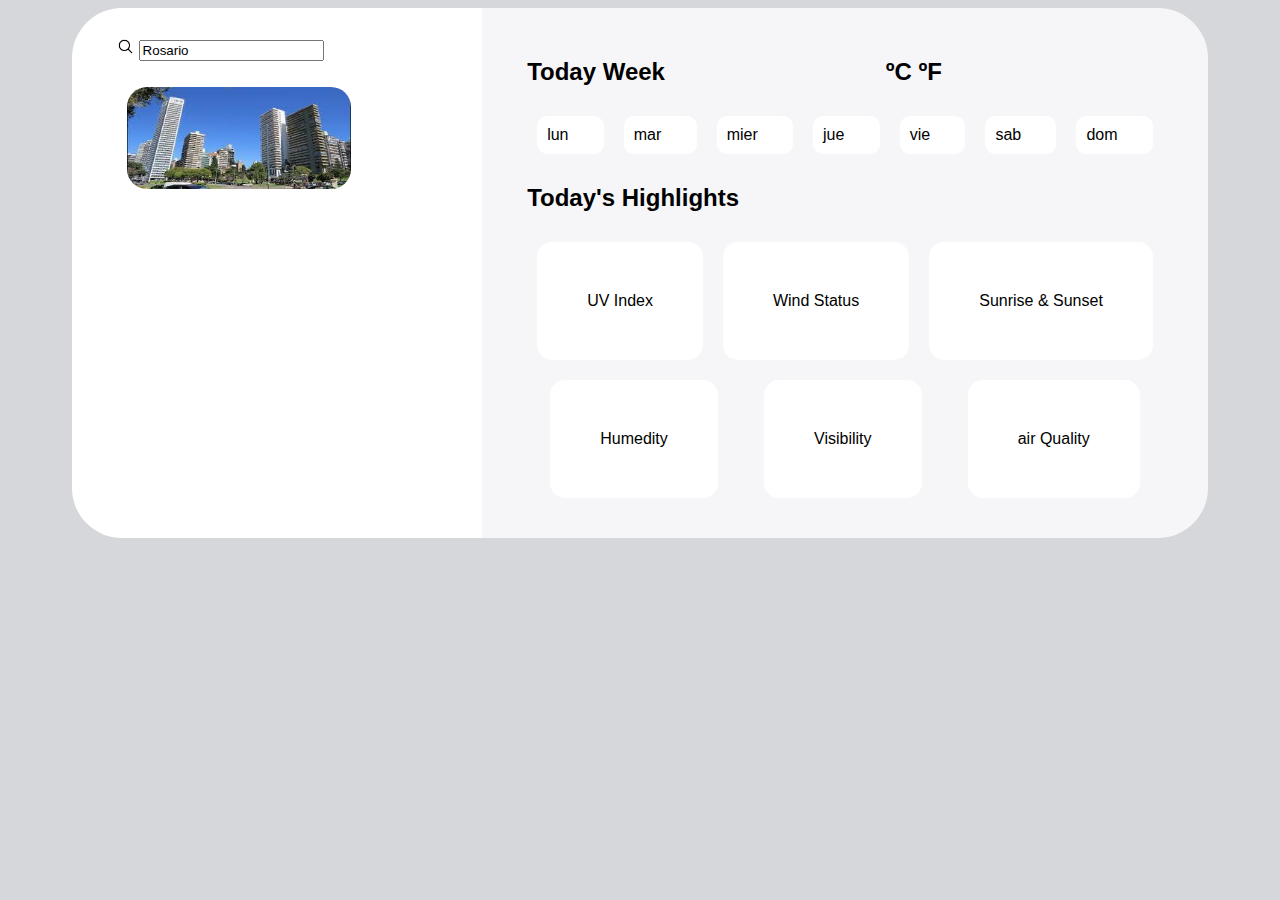
==== index.html @ 3d57c2d7 "Mejoras en la Búsqueda de Ciudades app.js" ====
<!DOCTYPE html>
<html lang="en">
<head>
  <meta charset="UTF-8">
  <meta http-equiv="X-UA-Compatible" content="IE=edge">
  <meta name="viewport" content="width=device-width, initial-scale=1.0">
  <title>Aplicación del Clima</title>
  <link rel="stylesheet" href="css/style.css">
</head>
<body>
    <header></header>
    <main>
      <section id="left">
        <div class="search">
          <img src="images/search.png" alt="Lupa">
          <input 
            type="search" 
            name="ciudad" 
            id="ciudad" 
            onkeyup="debounceForData()" 
            value=""
            placeholder="Search for place ..."
          />
        </div>
        <div id="citys">      
          <ul id="cityList" class="character"></ul>
        </div> 
        <div id="today" class="today"></div>
        <div id="weat"></div>
        <div class="container">
          <img src="images/rosario.jpg" />
          <div id="text" class="text"></div>
        </div>
        
      </section>
      <section id="right">
        <div id="header-right">
          <div><h2>Today  Week</h2></div>
          <div><h2>ºC   ºF</h2></div>
          <div id="user" class="user"></div>
        </div>
        <div id="days">
          <div class="day">lun</div>
          <div class="day">mar</div>
          <div class="day">mier</div>
          <div class="day">jue</div>
          <div class="day">vie</div>
          <div class="day">sab</div>
          <div class="day">dom</div>
        </div>
        <h2>Today's Highlights</h2>
        <div id="Highlights1">
          <div class="highlights">UV Index</div>
          <div class="highlights">Wind Status</div>
          <div class="highlights">Sunrise & Sunset</div>
        </div>
        <div id="Highlights2">
          <div id="humedity" class="highlights">Humedity</div>
          <div class="highlights">Visibility</div>
          <div class="highlights">air Quality</div>
        </div>  
      </section>
    </main>
    <footer></footer>
    <script src="js/app.js"></script>
</body>
</html>
---- css/style.css ----
body{
  display: flex;
  justify-content: center;
  font-family:'Segoe UI', Tahoma, Geneva, Verdana, sans-serif;
  background-color: rgb(214, 215, 218);
}

main{
  display: flex;
  flex-direction: row;
  flex-wrap: wrap;
  width: max-content;
}

header{
  background-color: aqua;
}

#left{
  display: flex;
  flex-direction: column;
  flex: 1 1 auto;
  background-color: rgb(255, 255, 255);  
  border-top-left-radius: 50px;
  border-bottom-left-radius: 50px;
  padding: 30px 45px;
}

.search img{
    width: 17px;
    height: 17px;
}
#right{
 display: flex;
  flex-direction: column;
  flex: 3 1 auto;
  flex-wrap: wrap;
  background-color: rgb(246, 246, 248);
  border-top-right-radius: 50px;
  border-bottom-right-radius: 50px;
  padding: 30px 45px;
}

#days{
  display: flex;
  flex-wrap: wrap;
  flex: 2 1 auto;
}

.day{
  display: flex;
  flex: 1 1 auto;
  margin: 10px;
  padding: 10px;
  border-radius: 10px 10px;
  background-color: #ffff;  
}

#Highlights1{
  display: flex;
  justify-content: space-around;
  flex-wrap: wrap;
}

#Highlights2{
  display: flex;
  justify-content: space-around;
  flex-wrap: wrap;
}

.highlights{
  display:flex;
  margin: 10px;
  border-radius: 15px 15px;
  background-color: #ffff;
  padding: 50px;

}

.container{
  display: flex;
  position: relative; 
}

.container img{
  width: 70%;
  height: 70%;
  padding: 10px;
  border-radius: 30px;
}

.text{
  position: absolute;
  top: 50%;
  left: 50%;
  color: #ffff;
  transform: translate(-50%, -50%);
}

#header-right{
  display: flex;
  justify-content: space-between;
align-items: center;
  flex-wrap: wrap;
}

#user img{
  border-radius: 5px;
  width: 50px;
  height: 50px;
}

#weat{
  display: flex;
  flex-direction: row;
  align-items: center;  
}

#weat img{
  width: 25px;
  height: 25px;
}
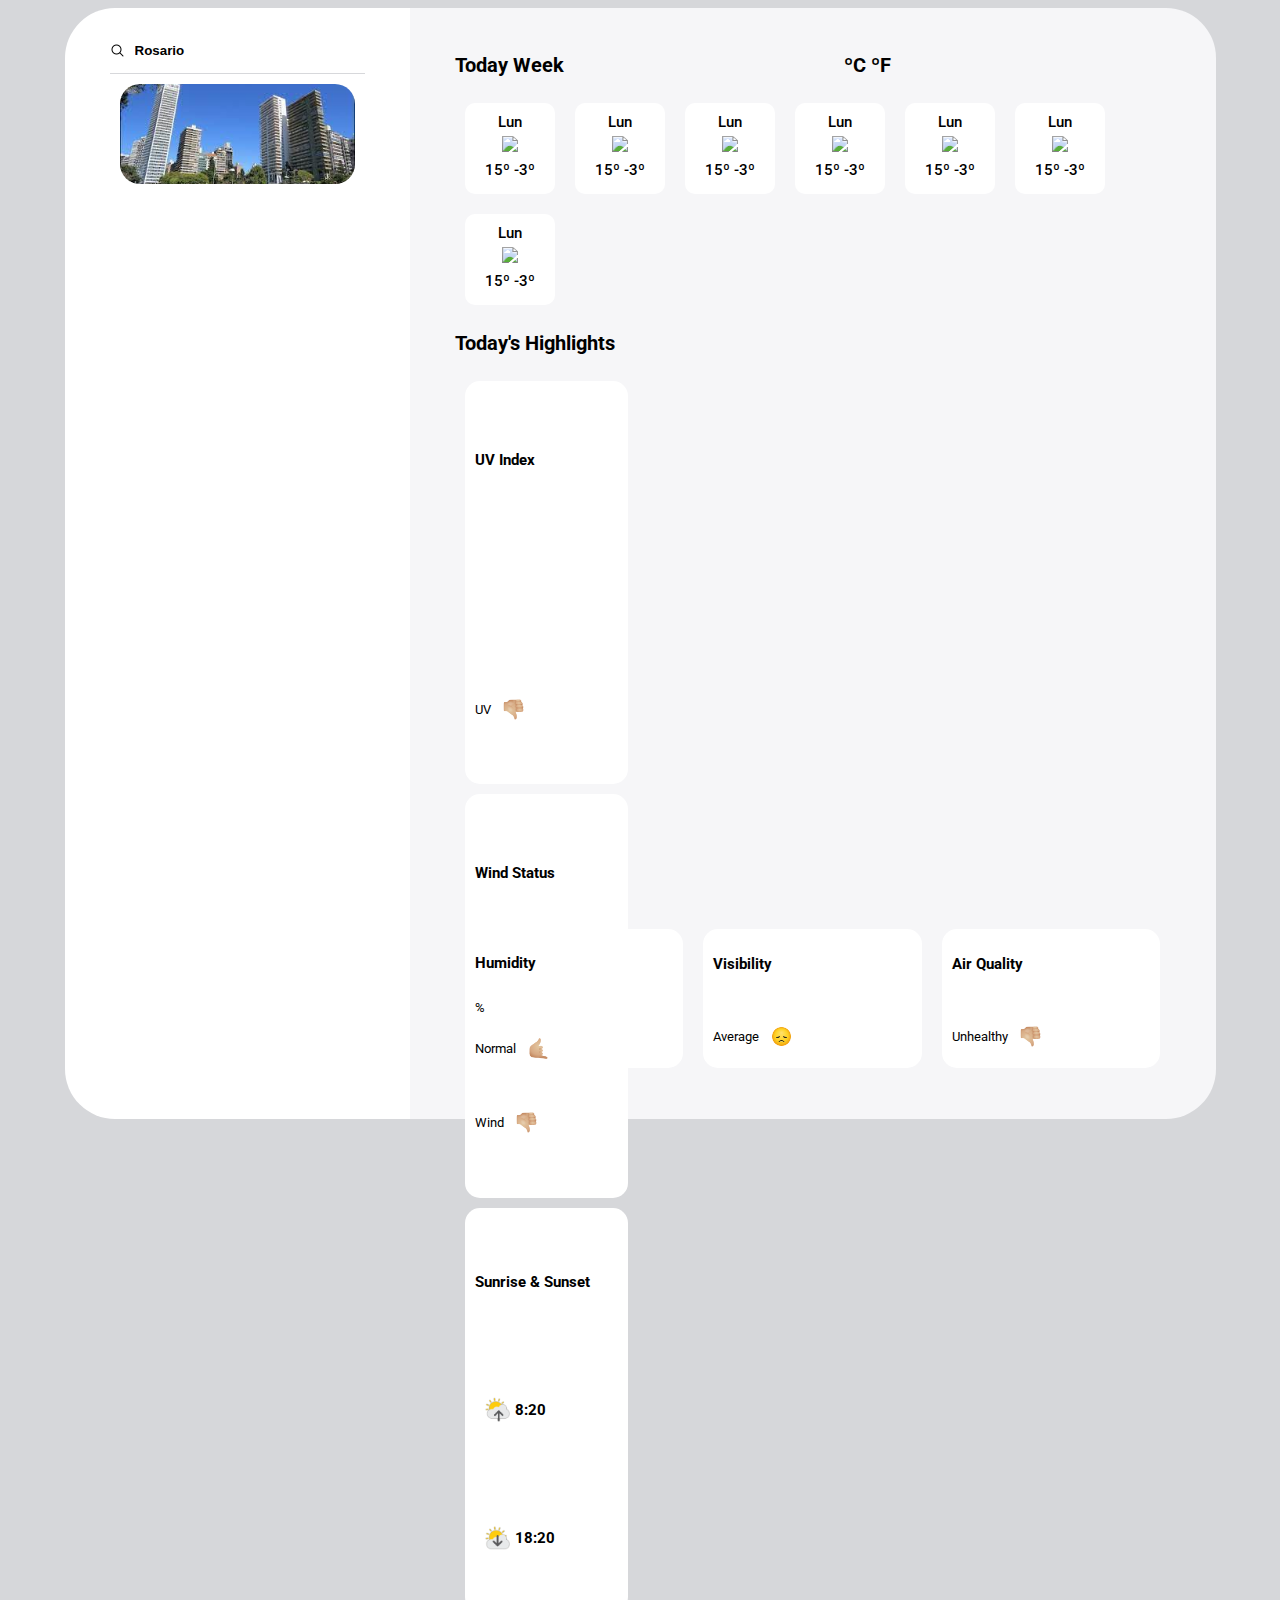
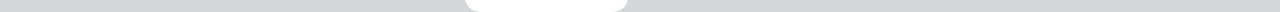
==== commit 85796714: "Ajustes de diseño" ====
--- a/index.html
+++ b/index.html
@@ -1,5 +1,6 @@
 <!DOCTYPE html>
 <html lang="en">
+
 <head>
   <meta charset="UTF-8">
   <meta http-equiv="X-UA-Compatible" content="IE=edge">
@@ -7,61 +8,133 @@
   <title>Aplicación del Clima</title>
   <link rel="stylesheet" href="css/style.css">
 </head>
+
 <body>
-    <header></header>
-    <main>
-      <section id="left">
-        <div class="search">
-          <img src="images/search.png" alt="Lupa">
-          <input 
-            type="search" 
-            name="ciudad" 
-            id="ciudad" 
-            onkeyup="debounceForData()" 
-            value=""
-            placeholder="Search for place ..."
-          />
+  <header></header>
+  <main>
+    <section id="left">
+      <div class="search">
+        <img src="images/search.png" alt="Lupa">
+        <input type="search" name="ciudad" id="ciudad" onkeyup="debounceForData()" value=""
+          placeholder="Search for place ..." />
+      </div>
+      <div id="citys">
+        <ul id="cityList" class="character"></ul>
+      </div>
+      <div id="today" class="today"></div>
+      <div id="weat"></div>
+      <div class="container">
+        <img src="images/rosario.jpg" />
+        <div id="text" class="text"></div>
+      </div>
+    </section>
+    <section id="right">
+      <div id="header-right">
+        <div>
+          <h2>Today Week</h2>
         </div>
-        <div id="citys">      
-          <ul id="cityList" class="character"></ul>
-        </div> 
-        <div id="today" class="today"></div>
-        <div id="weat"></div>
-        <div class="container">
-          <img src="images/rosario.jpg" />
-          <div id="text" class="text"></div>
+        <div>
+          <h2>ºC ºF</h2>
         </div>
-        
-      </section>
-      <section id="right">
-        <div id="header-right">
-          <div><h2>Today  Week</h2></div>
-          <div><h2>ºC   ºF</h2></div>
-          <div id="user" class="user"></div>
+        <div id="user" class="user"></div>
+      </div>
+      <div id="days">
+        <div class="day">
+          <p class="descClima">Lun</p>
+          <p class="descClima"><img src="https://openweathermap.org/img/wn/04n.png"></p>
+          <p class="descClima">15º -3º</p>
         </div>
-        <div id="days">
-          <div class="day">lun</div>
-          <div class="day">mar</div>
-          <div class="day">mier</div>
-          <div class="day">jue</div>
-          <div class="day">vie</div>
-          <div class="day">sab</div>
-          <div class="day">dom</div>
+        <div class="day">
+          <p class="descClima">Lun</p>
+          <p class="descClima"><img src="https://openweathermap.org/img/wn/04n.png"></p>
+          <p class="descClima">15º -3º</p>
         </div>
-        <h2>Today's Highlights</h2>
-        <div id="Highlights1">
-          <div class="highlights">UV Index</div>
-          <div class="highlights">Wind Status</div>
-          <div class="highlights">Sunrise & Sunset</div>
+        <div class="day">
+          <p class="descClima">Lun</p>
+          <p class="descClima"><img src="https://openweathermap.org/img/wn/04n.png"></p>
+          <p class="descClima">15º -3º</p>            
         </div>
-        <div id="Highlights2">
-          <div id="humedity" class="highlights">Humedity</div>
-          <div class="highlights">Visibility</div>
-          <div class="highlights">air Quality</div>
-        </div>  
-      </section>
-    </main>
-    <footer></footer>
-    <script src="js/app.js"></script>
+        <div class="day">
+          <p class="descClima">Lun</p>
+          <p class="descClima"><img src="https://openweathermap.org/img/wn/04n.png"></p>
+          <p class="descClima">15º -3º</p>
+        </div>
+        <div class="day">
+          <p class="descClima">Lun</p>
+          <p class="descClima"><img src="https://openweathermap.org/img/wn/04n.png"></p>
+          <p class="descClima">15º -3º</p>
+        </div>
+        <div class="day">
+          <p class="descClima">Lun</p>
+          <p class="descClima"><img src="https://openweathermap.org/img/wn/04n.png"></p>
+          <p class="descClima">15º -3º</p>
+        </div>
+        <div class="day">
+          <p class="descClima">Lun</p>
+          <p class="descClima"><img src="https://openweathermap.org/img/wn/04n.png"></p>
+          <p class="descClima">15º -3º</p>            
+        </div>      </div>
+      <h2>Today's Highlights</h2>
+      <div id="Highlights1">
+        <div id="uvIndex" class="highlights">
+          <h3>UV Index</h3>
+          <p id="uvtoday"></p>
+          <div class="details">
+            <p>UV</p>
+            <img src="images/mal.png" alt="Normal">
+          </div>
+        </div>
+        <div id="windStatus" class="highlights">
+          <h3>Wind Status</h3>
+          <p id="windtoday"></p>
+          <div class="details">
+            <p>Wind</p>
+            <img src="images/mal.png" alt="Normal">
+          </div>
+        </div>
+        <div id="sriseSet" class="highlights">
+          <h3>Sunrise & Sunset</h3>
+          <div class="details">
+            <img src="images/sunrise.png" alt="Sunset">
+            <h3>8:20<h3>
+          </div>
+          <div class="details">
+            <img src="images/sunset.png" alt="Sunset">
+            <h3>18:20<h3>
+          </div>
+
+        </div>
+      </div>
+      <div id="Highlights2">
+        <div id="humedity" class="highlights">
+          <h3>Humidity</h3>
+          <p id="humtoday">%</p>
+          <div class="details">
+            <p>Normal</p>
+            <img src="images/normal.png" alt="Normal">
+          </div>
+        </div>
+        <div id="Visibility" class="highlights">
+          <h3>Visibility</h3>
+          <p id="vistoday"></p>
+          <div class="details">
+            <p>Average</p>
+            <img src="images/triste.png" alt="Normal">
+          </div>
+        </div>
+        <div id="airQuality" class="highlights">
+          <h3>Air Quality</h3>
+          <p id="airtoday"></p>
+          <div class="details">
+            <p>Unhealthy</p>
+            <img src="images/mal.png" alt="Normal">
+          </div>
+        </div>
+      </div>
+    </section>
+  </main>
+  <footer></footer>
+  <script src="js/app.js"></script>
 </body>
+
 </html>--- a/css/style.css
+++ b/css/style.css
@@ -1,8 +1,14 @@
+@import url('https://fonts.googleapis.com/css2?family=Roboto:wght@100;300;400;500&display=swap');
+
+
+
 body{
   display: flex;
   justify-content: center;
-  font-family:'Segoe UI', Tahoma, Geneva, Verdana, sans-serif;
+  font-family: 'Roboto', sans-serif;
   background-color: rgb(214, 215, 218);
+  box-sizing: border-box;
+  font-size: 13px;
 }
 
 main{
@@ -19,6 +25,7 @@
 #left{
   display: flex;
   flex-direction: column;
+  width:20%;
   flex: 1 1 auto;
   background-color: rgb(255, 255, 255);  
   border-top-left-radius: 50px;
@@ -27,13 +34,81 @@
 }
 
 .search img{
-    width: 17px;
-    height: 17px;
-}
+    width: 15px;
+    height: 15px;
+    float: left;
+    vertical-align: middle;
+    padding: 5px 0;
+}
+
+.search {
+    display: flex;
+    align-items: center;
+}
+
+.search input {
+    border: none; 
+    font-weight: 700; 
+    height: 20px; 
+    padding-left: 5px;
+    margin-left: 2%;
+  }
+
+
+.character {
+    list-style-type: none;
+    background-color: #eaeaea;
+    padding: 10px 20px;
+    display: grid;
+    
+    text-align: left;
+}
+
+#cityList {
+  list-style-type: none;
+  padding: 0;
+  margin: 0;
+  border-radius: 5px;
+  height: auto;
+}
+
+#citys {
+  margin-top: 10px;
+}
+
+.descClima {
+    width: 100%;
+    font-size: 15px;
+    text-align: center;
+    margin-top: 0px;
+    margin-bottom: 5px;
+    font-weight: 500;  }
+
+#cityList li a {
+  border: 1px solid #ddd;
+  margin-top: -1px; /* Prevent double borders */
+  background-color: #f6f6f6;
+  padding: 12px;
+  text-decoration: none;
+  font-size: 18px;
+  color: black;
+  display: block
+}
+
+
+#cityList li {
+  padding-left: 10px;
+  padding: 6px 9px;
+}
+
+#cityList li:hover{background:rgb(214 215 218);}
+
+
 #right{
  display: flex;
   flex-direction: column;
-  flex: 3 1 auto;
+  width: 60%;
+  flex: 1 1 auto;
   flex-wrap: wrap;
   background-color: rgb(246, 246, 248);
   border-top-right-radius: 50px;
@@ -42,51 +117,81 @@
 }
 
 #days{
-  display: flex;
-  flex-wrap: wrap;
-  flex: 2 1 auto;
+ display: flex;
+  
+  flex-wrap: wrap;
+ /* flex: 2 1 auto;*/
 }
 
 .day{
-  display: flex;
-  flex: 1 1 auto;
+
   margin: 10px;
-  padding: 10px;
+  padding: 10px 20px;
   border-radius: 10px 10px;
   background-color: #ffff;  
 }
 
 #Highlights1{
-  display: flex;
-  justify-content: space-around;
-  flex-wrap: wrap;
 }
 
 #Highlights2{
   display: flex;
-  justify-content: space-around;
+  justify-content:flex-start;
   flex-wrap: wrap;
 }
 
 .highlights{
   display:flex;
+  flex-direction: column;
+  justify-content: space-around;
+  align-items:flex-start;
+  flex: 1 1 auto;
+  width: 20%;
+  height:70%;
+  flex-wrap: nowrap;
   margin: 10px;
   border-radius: 15px 15px;
   background-color: #ffff;
-  padding: 50px;
-
-}
-
+  padding: 10px;
+
+}
+
+.details{
+  display: flex;
+  align-items: center;
+  flex-direction: row;
+  flex-wrap: nowrap;
+}
+.details img {
+  margin-left: 5px;
+  padding: 5px;
+  width: 25px;
+  height: 25px; 
+}
 .container{
   display: flex;
   position: relative; 
 }
 
+
 .container img{
-  width: 70%;
-  height: 70%;
+  object-fit: cover;
+  width: 100%;
+  height: 100px;
   padding: 10px;
   border-radius: 30px;
+}
+
+
+.grados, .fecha {
+    font-size: 4em; 
+    font-weight: 400;
+  }
+.fecha {font-size: 1.5em;}
+
+.today {
+    border-bottom: 1px solid rgb(214 215 218 / 97%);
+    text-align: center;
 }
 
 .text{
@@ -119,4 +224,6 @@
 #weat img{
   width: 25px;
   height: 25px;
-}+}
+
+.display-none {display: none;}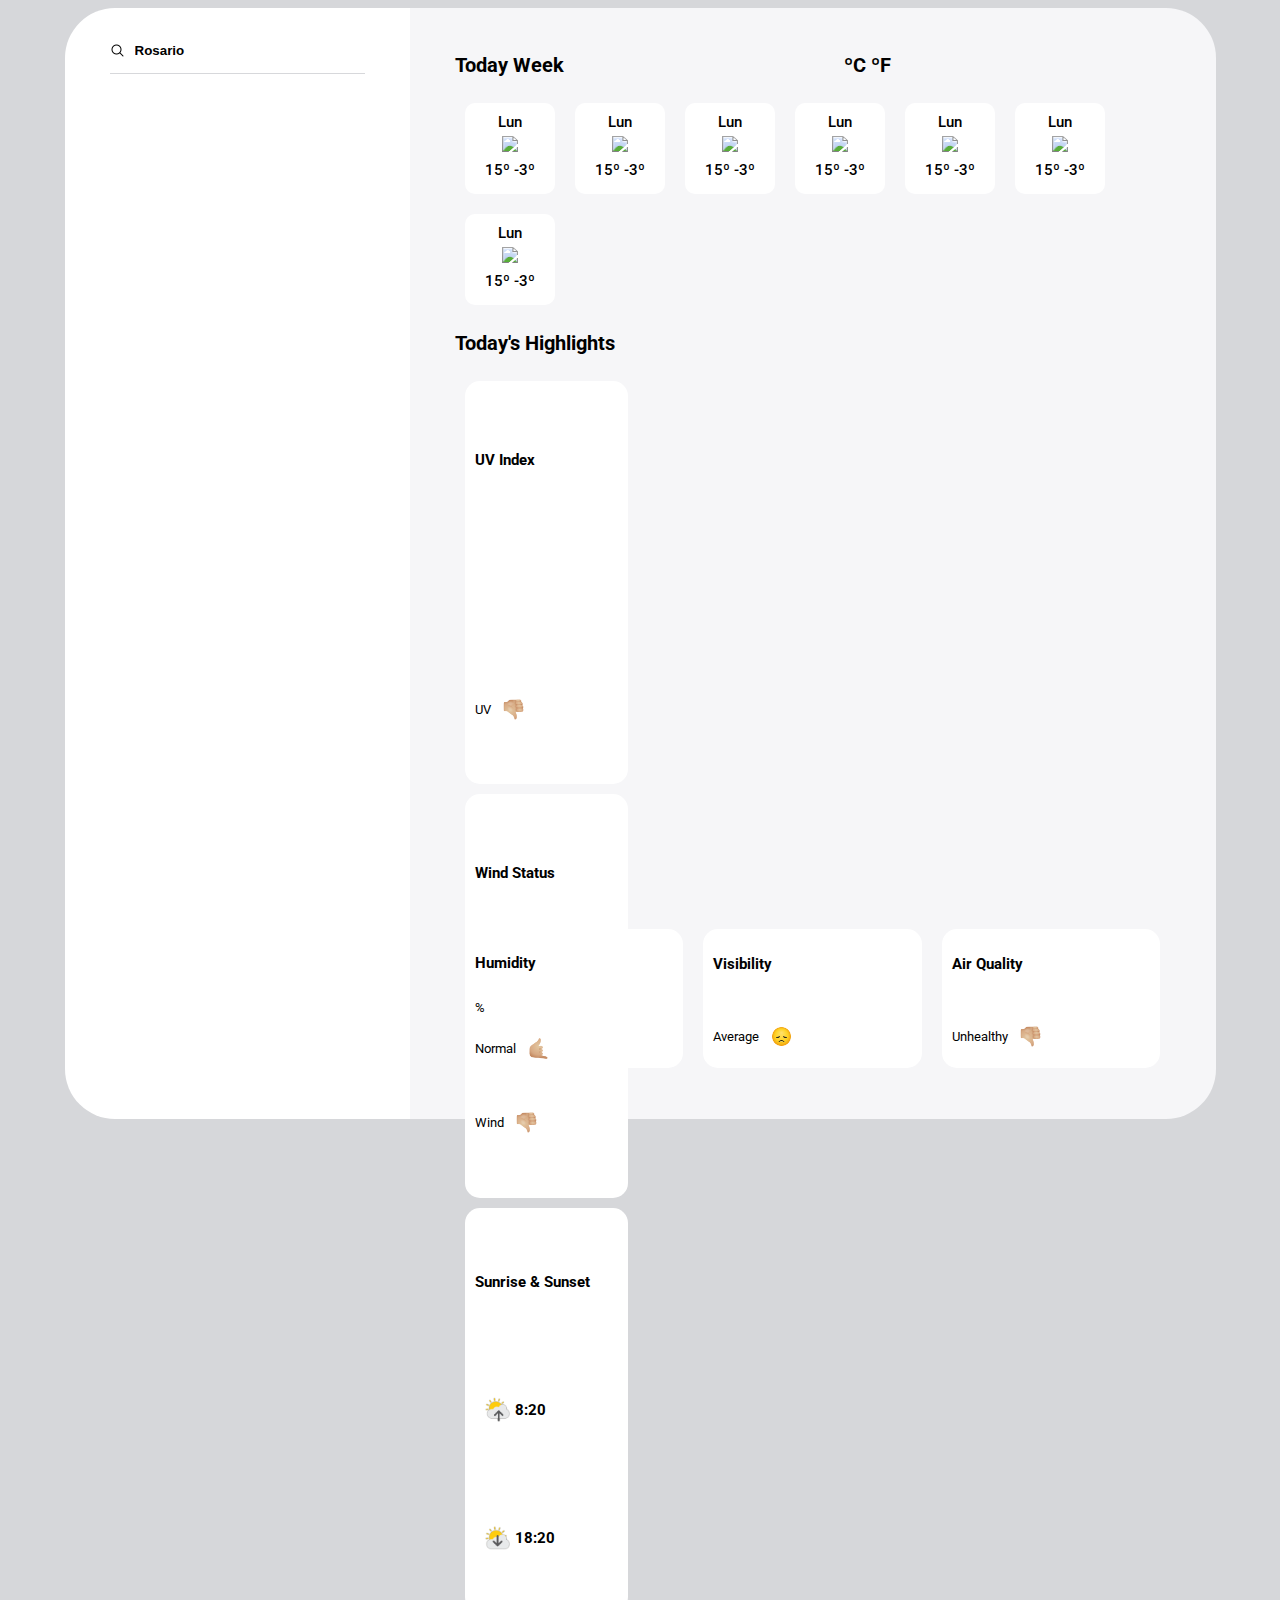
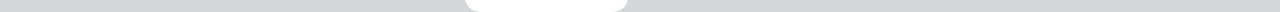
==== commit b9a57724: "Mejoras en diseño" ====
--- a/index.html
+++ b/index.html
@@ -23,9 +23,8 @@
       </div>
       <div id="today" class="today"></div>
       <div id="weat"></div>
-      <div class="container">
-        <img src="images/rosario.jpg" />
-        <div id="text" class="text"></div>
+      <div id="imgcity"class="container">
+        
       </div>
     </section>
     <section id="right">
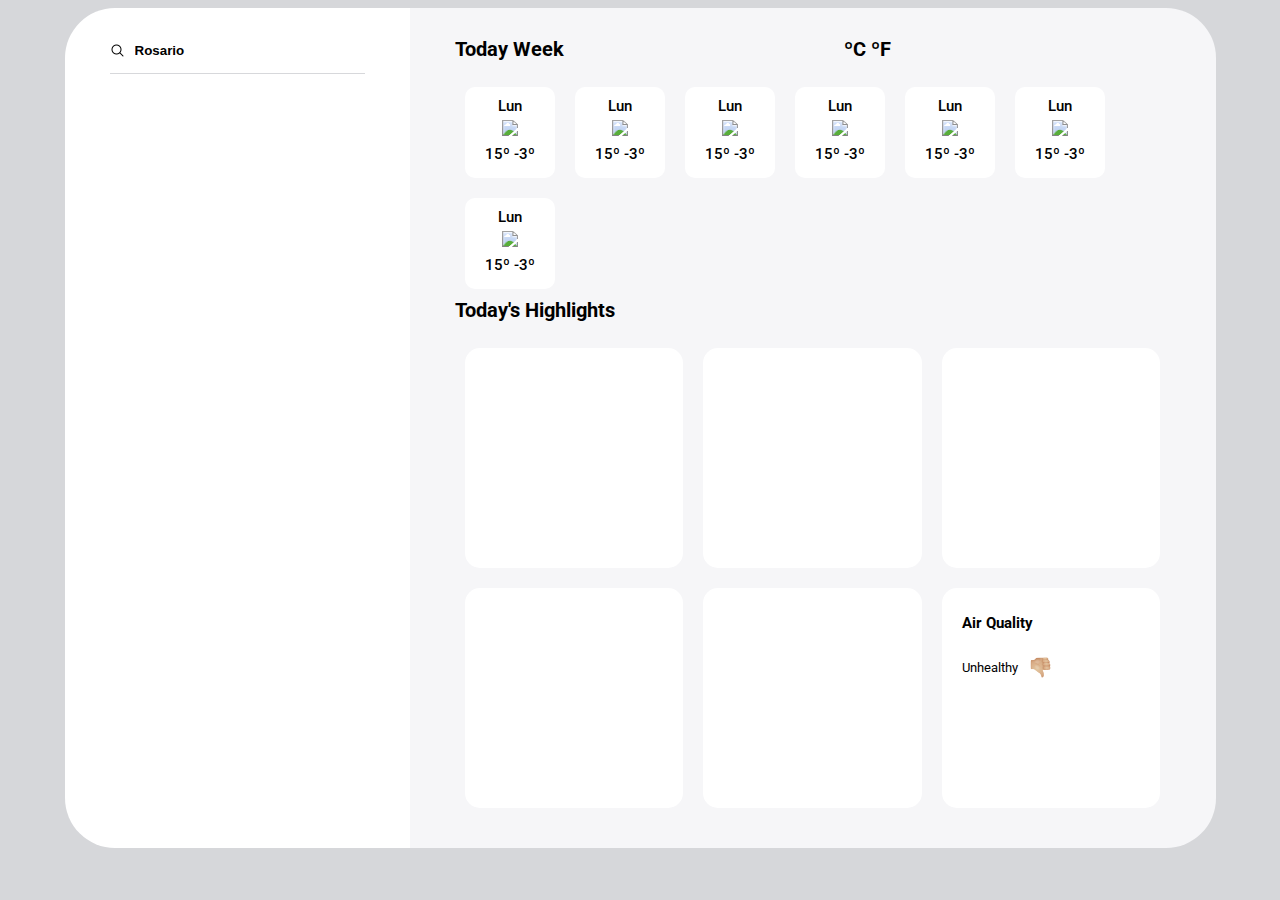
==== commit edcc19a2: "Actualización fn queryDefault" ====
--- a/index.html
+++ b/index.html
@@ -75,52 +75,15 @@
         </div>      </div>
       <h2>Today's Highlights</h2>
       <div id="Highlights1">
-        <div id="uvIndex" class="highlights">
-          <h3>UV Index</h3>
-          <p id="uvtoday"></p>
-          <div class="details">
-            <p>UV</p>
-            <img src="images/mal.png" alt="Normal">
-          </div>
-        </div>
-        <div id="windStatus" class="highlights">
-          <h3>Wind Status</h3>
-          <p id="windtoday"></p>
-          <div class="details">
-            <p>Wind</p>
-            <img src="images/mal.png" alt="Normal">
-          </div>
-        </div>
-        <div id="sriseSet" class="highlights">
-          <h3>Sunrise & Sunset</h3>
-          <div class="details">
-            <img src="images/sunrise.png" alt="Sunset">
-            <h3>8:20<h3>
-          </div>
-          <div class="details">
-            <img src="images/sunset.png" alt="Sunset">
-            <h3>18:20<h3>
-          </div>
+        <div id="uvindex" class="highlights"></div>
+        <div id="windstatus" class="highlights"></div>
+        <div id="sunrs" class="highlights"></div>
 
         </div>
       </div>
       <div id="Highlights2">
-        <div id="humedity" class="highlights">
-          <h3>Humidity</h3>
-          <p id="humtoday">%</p>
-          <div class="details">
-            <p>Normal</p>
-            <img src="images/normal.png" alt="Normal">
-          </div>
-        </div>
-        <div id="Visibility" class="highlights">
-          <h3>Visibility</h3>
-          <p id="vistoday"></p>
-          <div class="details">
-            <p>Average</p>
-            <img src="images/triste.png" alt="Normal">
-          </div>
-        </div>
+        <div id="humidity" class="highlights"></div>
+        <div id="visibility" class="highlights"></div>
         <div id="airQuality" class="highlights">
           <h3>Air Quality</h3>
           <p id="airtoday"></p>
@@ -129,7 +92,6 @@
             <img src="images/mal.png" alt="Normal">
           </div>
         </div>
-      </div>
     </section>
   </main>
   <footer></footer>
--- a/css/style.css
+++ b/css/style.css
@@ -82,7 +82,26 @@
     text-align: center;
     margin-top: 0px;
     margin-bottom: 5px;
-    font-weight: 500;  }
+    font-weight: 500;  
+  }
+
+  .text-center {
+      text-align: center;
+  }
+
+  .text-left {
+    text-align: left;
+}
+
+.color-gris {color:rgb(214 215 218 / 97%);}
+
+  .font-4em {font-size: 4em;}
+  .font-3em {font-size: 3em;}
+  .font-35em {font-size: 3.5em;}
+  .font-2em {font-size: 2em;}
+  .font-25em {font-size: 2.5em;}
+  .font-1em {font-size: 1em;}
+  .font-15em {font-size: 1.5em;}
 
 #cityList li a {
   border: 1px solid #ddd;
@@ -132,29 +151,31 @@
 }
 
 #Highlights1{
+  display: flex;
+  justify-content: flex-start;
+  flex-wrap: nowrap;
 }
 
 #Highlights2{
   display: flex;
-  justify-content:flex-start;
-  flex-wrap: wrap;
-}
-
-.highlights{
-  display:flex;
-  flex-direction: column;
-  justify-content: space-around;
-  align-items:flex-start;
-  flex: 1 1 auto;
-  width: 20%;
-  height:70%;
+  justify-content: flex-start;
   flex-wrap: nowrap;
-  margin: 10px;
-  border-radius: 15px 15px;
-  background-color: #ffff;
-  padding: 10px;
-
-}
+ 
+}
+
+ .highlights {
+    width: 25%;
+    height: auto;
+
+    margin: 10px;
+    border-radius: 15px 15px;
+    background-color: #ffff;
+    padding: 10px 20px;
+    height: 200px;
+
+}
+
+h2 {margin-top: 0px;}
 
 .details{
   display: flex;
@@ -194,6 +215,9 @@
     text-align: center;
 }
 
+.margen-top30 {
+    margin-top: 30px;
+}
 .text{
   position: absolute;
   top: 50%;
@@ -226,4 +250,36 @@
   height: 25px;
 }
 
-.display-none {display: none;}+#sunrs img{
+  width: 20%;
+  height: 20%;
+}
+
+.display-none {display: none;}
+
+
+
+
+@media only screen and (min-device-width: 320px) and (max-device-width: 480px) {
+ 
+}
+
+/* Smartphones (landscape) */
+@media only screen and (min-width: 321px) {
+}
+
+@media (min-width: 1024px) and (max-width: 1920px) {
+  .c-layout-footer-10 {
+    padding: 120px 0 120px 0 !important;
+  }
+}
+
+
+@media (min-width: 1368px) {
+
+}
+
+@media (min-width: 374px) and (max-width: 860px) {
+  #left {width: 800px;}
+
+}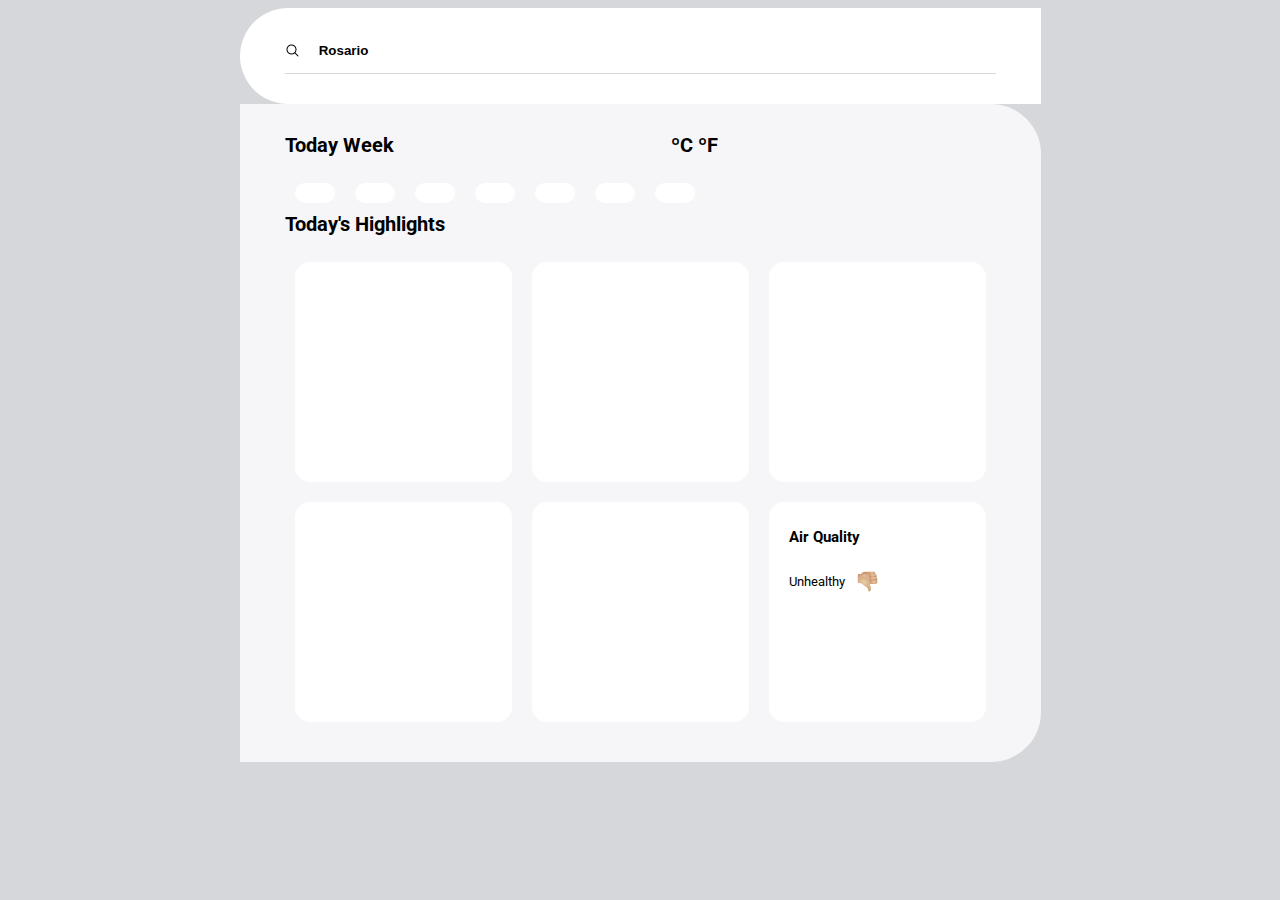
==== commit fd78d1c4: "Carga pronostico del clima" ====
--- a/index.html
+++ b/index.html
@@ -38,41 +38,14 @@
         <div id="user" class="user"></div>
       </div>
       <div id="days">
-        <div class="day">
-          <p class="descClima">Lun</p>
-          <p class="descClima"><img src="https://openweathermap.org/img/wn/04n.png"></p>
-          <p class="descClima">15º -3º</p>
-        </div>
-        <div class="day">
-          <p class="descClima">Lun</p>
-          <p class="descClima"><img src="https://openweathermap.org/img/wn/04n.png"></p>
-          <p class="descClima">15º -3º</p>
-        </div>
-        <div class="day">
-          <p class="descClima">Lun</p>
-          <p class="descClima"><img src="https://openweathermap.org/img/wn/04n.png"></p>
-          <p class="descClima">15º -3º</p>            
-        </div>
-        <div class="day">
-          <p class="descClima">Lun</p>
-          <p class="descClima"><img src="https://openweathermap.org/img/wn/04n.png"></p>
-          <p class="descClima">15º -3º</p>
-        </div>
-        <div class="day">
-          <p class="descClima">Lun</p>
-          <p class="descClima"><img src="https://openweathermap.org/img/wn/04n.png"></p>
-          <p class="descClima">15º -3º</p>
-        </div>
-        <div class="day">
-          <p class="descClima">Lun</p>
-          <p class="descClima"><img src="https://openweathermap.org/img/wn/04n.png"></p>
-          <p class="descClima">15º -3º</p>
-        </div>
-        <div class="day">
-          <p class="descClima">Lun</p>
-          <p class="descClima"><img src="https://openweathermap.org/img/wn/04n.png"></p>
-          <p class="descClima">15º -3º</p>            
-        </div>      </div>
+        <div id="day1"class="day"></div>
+        <div id="day2" class="day"></div>
+        <div id="day3"class="day"></div>
+        <div id="day4"class="day"></div>
+        <div id="day5"class="day"></div>
+        <div id="day6"class="day"></div>
+        <div id="day7"class="day"></div>          
+      </div>
       <h2>Today's Highlights</h2>
       <div id="Highlights1">
         <div id="uvindex" class="highlights"></div>
--- a/css/style.css
+++ b/css/style.css
@@ -258,28 +258,45 @@
 .display-none {display: none;}
 
 
-
-
-@media only screen and (min-device-width: 320px) and (max-device-width: 480px) {
+@media only screen and (min-device-width: 320px) and (max-device-width: 780px) {
  
-}
-
-/* Smartphones (landscape) */
-@media only screen and (min-width: 321px) {
-}
-
-@media (min-width: 1024px) and (max-width: 1920px) {
-  .c-layout-footer-10 {
-    padding: 120px 0 120px 0 !important;
-  }
-}
-
-
-@media (min-width: 1368px) {
-
-}
-
-@media (min-width: 374px) and (max-width: 860px) {
-  #left {width: 800px;}
-
+  main {
+    display: block;
+    flex-direction: unset;
+    width: unset;
+    
+    }
+  body {
+    flex-direction: column;
+  }
+  #left {
+    display: block;
+    width: unset;
+    flex-direction: unset;
+    border-bottom-left-radius:unset;
+
+  }
+  #right {
+    display: block;
+    width: unset;
+    flex-direction: unset;
+    border-top-right-radius: unset;
+
+  }  
+
+  #Highlights1 {
+    flex-direction: column;
+  }
+
+  #Highlights1 .highlights {
+    width: unset;
+  }
+
+  #Highlights2 {
+    flex-direction: column;
+  }
+
+  #Highlights2 .highlights {
+    width: unset;
+  }  
 }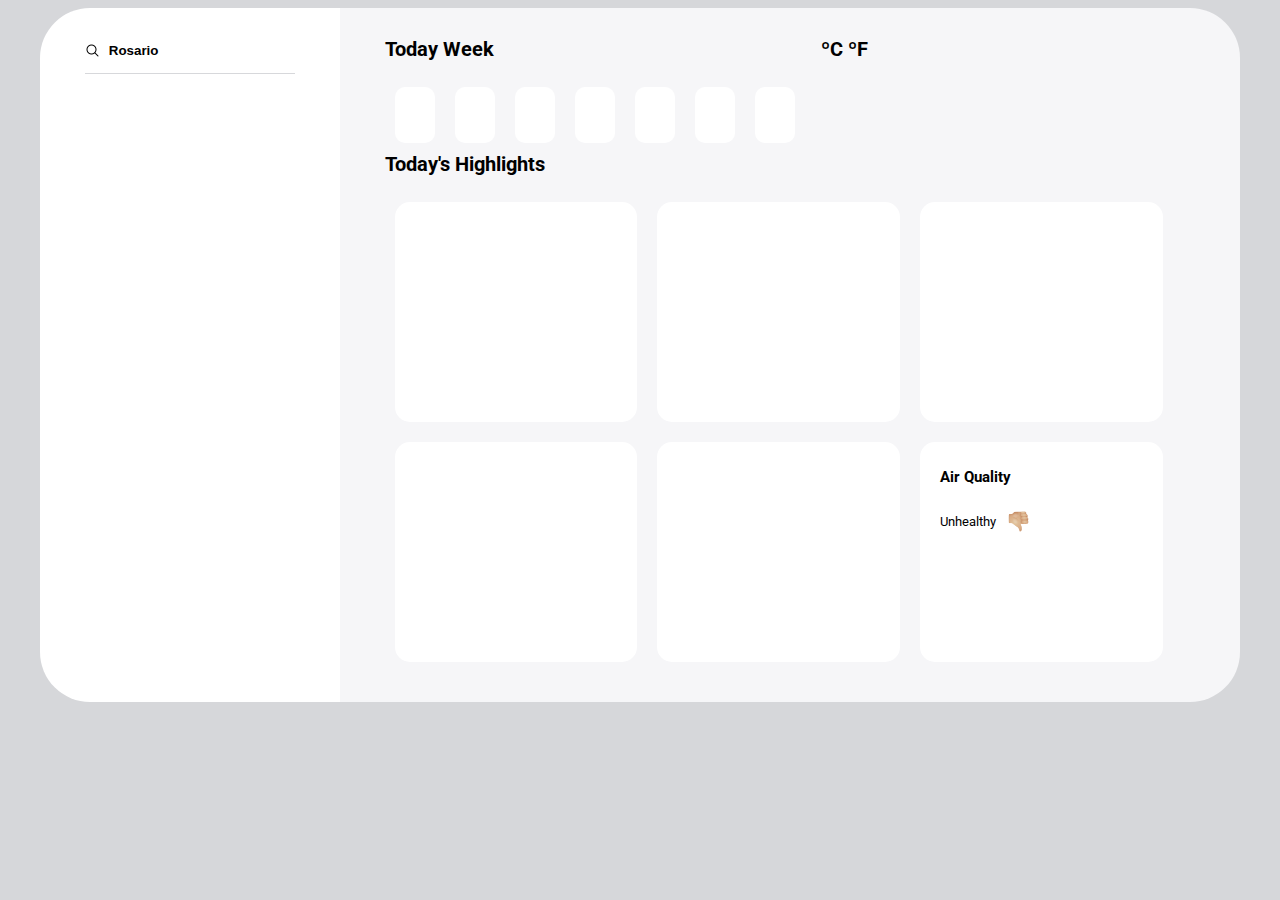
==== commit 973737c5: "Mejoras en la busqueda ingremental" ====
--- a/index.html
+++ b/index.html
@@ -11,7 +11,7 @@
 
 <body>
   <header></header>
-  <main>
+  <main id="mains">
     <section id="left">
       <div class="search">
         <img src="images/search.png" alt="Lupa">
@@ -38,7 +38,11 @@
         <div id="user" class="user"></div>
       </div>
       <div id="days">
-        <div id="day1"class="day"></div>
+        <div id="day1"class="day">
+         <p class="descClima"></p>
+        <p class="descClima"><img src=""></p>
+        <p class="descClima"><P></p>
+        </div>
         <div id="day2" class="day"></div>
         <div id="day3"class="day"></div>
         <div id="day4"class="day"></div>
--- a/css/style.css
+++ b/css/style.css
@@ -15,7 +15,8 @@
   display: flex;
   flex-direction: row;
   flex-wrap: wrap;
-  width: max-content;
+  width: 95%;
+  
 }
 
 header{
@@ -25,7 +26,7 @@
 #left{
   display: flex;
   flex-direction: column;
-  width:20%;
+  width:15%;
   flex: 1 1 auto;
   background-color: rgb(255, 255, 255);  
   border-top-left-radius: 50px;
@@ -126,7 +127,7 @@
 #right{
  display: flex;
   flex-direction: column;
-  width: 60%;
+  width: 65%;
   flex: 1 1 auto;
   flex-wrap: wrap;
   background-color: rgb(246, 246, 248);
@@ -258,7 +259,7 @@
 .display-none {display: none;}
 
 
-@media only screen and (min-device-width: 320px) and (max-device-width: 780px) {
+@media only screen and (min-device-width: 320px) and (max-device-width: 580px) {
  
   main {
     display: block;
@@ -299,4 +300,21 @@
   #Highlights2 .highlights {
     width: unset;
   }  
-}+}
+
+/* Smartphones (landscape) */
+@media only screen and (min-width: 321px) {
+}
+
+@media (min-width: 1024px) and (max-width: 1920px) {
+
+}
+
+@media (min-width: 1368px) {
+
+}
+
+@media (min-width: 374px) and (max-width: 860px) {
+  
+  
+  }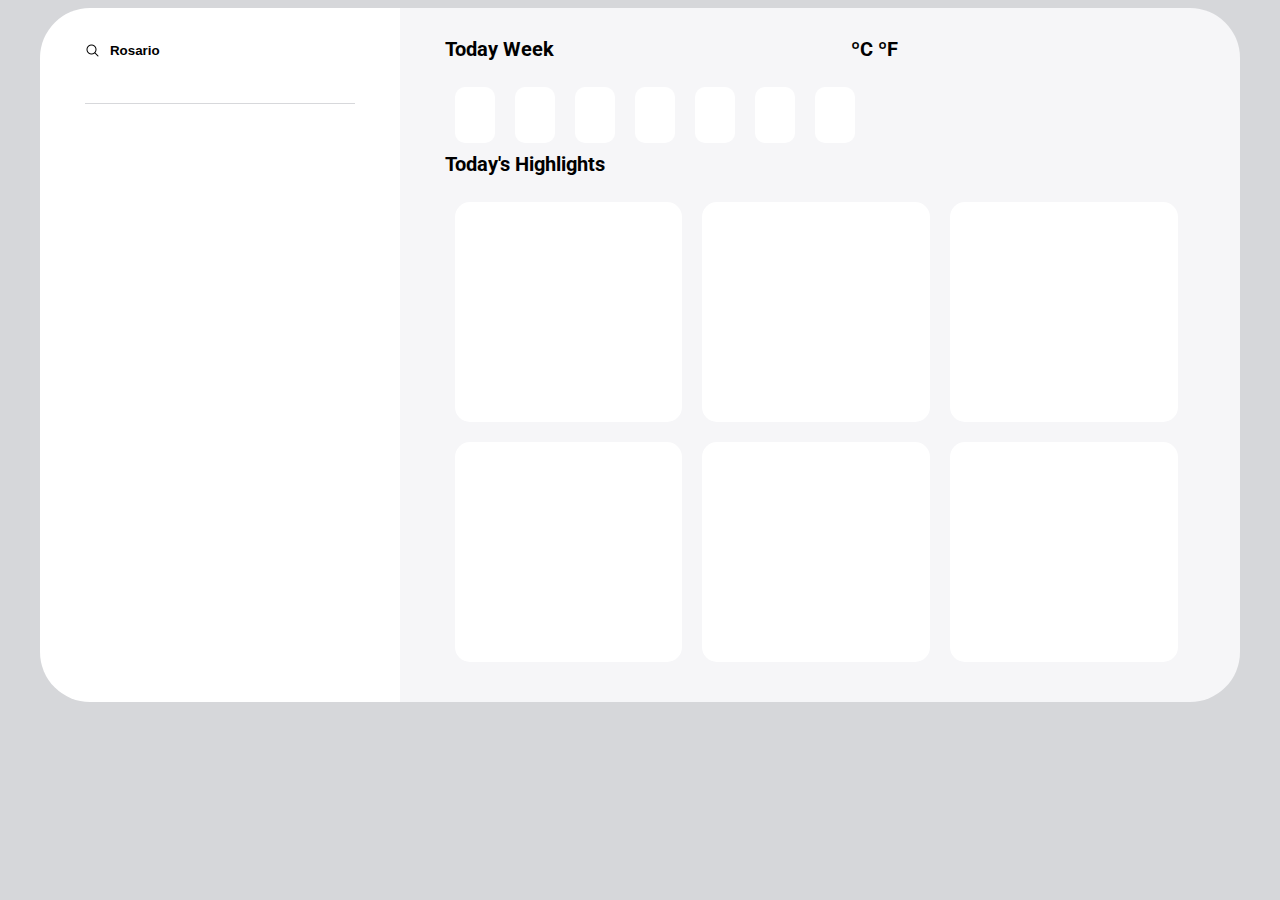
==== commit 7b42123b: "Mejoras graficas" ====
--- a/index.html
+++ b/index.html
@@ -23,9 +23,9 @@
       </div>
       <div id="today" class="today"></div>
       <div id="weat"></div>
+      <div id="weatone"></div>
       <div id="imgcity"class="container">
-        
-      </div>
+    </div>
     </section>
     <section id="right">
       <div id="header-right">
@@ -61,14 +61,7 @@
       <div id="Highlights2">
         <div id="humidity" class="highlights"></div>
         <div id="visibility" class="highlights"></div>
-        <div id="airQuality" class="highlights">
-          <h3>Air Quality</h3>
-          <p id="airtoday"></p>
-          <div class="details">
-            <p>Unhealthy</p>
-            <img src="images/mal.png" alt="Normal">
-          </div>
-        </div>
+        <div id="airquality" class="highlights"></div>
     </section>
   </main>
   <footer></footer>
--- a/css/style.css
+++ b/css/style.css
@@ -26,7 +26,7 @@
 #left{
   display: flex;
   flex-direction: column;
-  width:15%;
+  width:20%;
   flex: 1 1 auto;
   background-color: rgb(255, 255, 255);  
   border-top-left-radius: 50px;
@@ -127,7 +127,7 @@
 #right{
  display: flex;
   flex-direction: column;
-  width: 65%;
+  width: 60%;
   flex: 1 1 auto;
   flex-wrap: wrap;
   background-color: rgb(246, 246, 248);
@@ -164,16 +164,14 @@
  
 }
 
- .highlights {
-    width: 25%;
-    height: auto;
-
-    margin: 10px;
-    border-radius: 15px 15px;
-    background-color: #ffff;
-    padding: 10px 20px;
-    height: 200px;
-
+.highlights {
+  width: 25%;
+  height: auto;
+  margin: 10px;
+  border-radius: 15px 15px;
+  background-color: #ffff;
+  padding: 10px 20px;
+  height: 200px;
 }
 
 h2 {margin-top: 0px;}
@@ -184,12 +182,14 @@
   flex-direction: row;
   flex-wrap: nowrap;
 }
+
 .details img {
   margin-left: 5px;
   padding: 5px;
   width: 25px;
   height: 25px; 
 }
+
 .container{
   display: flex;
   position: relative; 
@@ -206,19 +206,22 @@
 
 
 .grados, .fecha {
-    font-size: 4em; 
-    font-weight: 400;
-  }
+  font-size: 4em; 
+  font-weight: 400;
+}
+
 .fecha {font-size: 1.5em;}
 
 .today {
-    border-bottom: 1px solid rgb(214 215 218 / 97%);
-    text-align: center;
+  border-bottom: 1px solid rgb(214 215 218 / 97%);
+  text-align: center;
+  margin-top: 30px;
 }
 
 .margen-top30 {
-    margin-top: 30px;
-}
+  margin-top: 30px;
+}
+
 .text{
   position: absolute;
   top: 50%;
@@ -230,7 +233,7 @@
 #header-right{
   display: flex;
   justify-content: space-between;
-align-items: center;
+  align-items: center;
   flex-wrap: wrap;
 }
 
@@ -240,15 +243,28 @@
   height: 50px;
 }
 
-#weat{
+#weatone{
   display: flex;
   flex-direction: row;
   align-items: center;  
 }
 
-#weat img{
+#weatone img{
   width: 25px;
   height: 25px;
+  margin-right: 5px;
+}
+
+#weat{
+  display: flex;
+  flex-direction: row;
+  align-items: center;  
+}
+
+#weat img{
+  width: 30px;
+  height: 30px;
+  margin-right: 5px;
 }
 
 #sunrs img{
@@ -256,7 +272,13 @@
   height: 20%;
 }
 
+#uvindex img{
+  width: 80px;
+  height: auto;
+}
+
 .display-none {display: none;}
+
 
 
 @media only screen and (min-device-width: 320px) and (max-device-width: 580px) {
@@ -302,6 +324,7 @@
   }  
 }
 
+
 /* Smartphones (landscape) */
 @media only screen and (min-width: 321px) {
 }
@@ -317,4 +340,8 @@
 @media (min-width: 374px) and (max-width: 860px) {
   
   
-  }+  }
+
+.mains{
+  width: max-content;
+}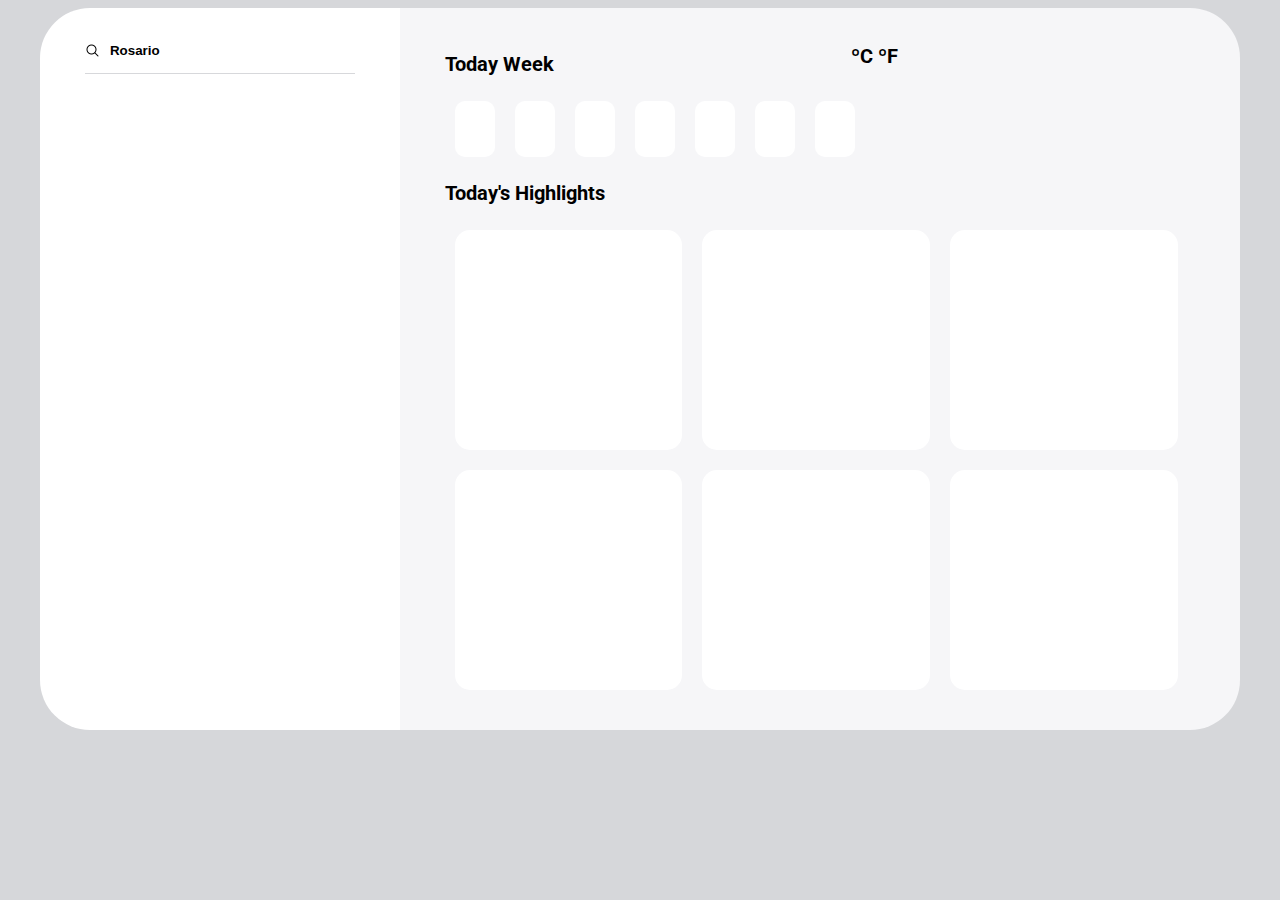
==== commit ab26b15b: "Mejoras de diseño y funcionalidad de Geolocalización" ====
--- a/index.html
+++ b/index.html
@@ -30,7 +30,7 @@
     <section id="right">
       <div id="header-right">
         <div>
-          <h2>Today Week</h2>
+          <h2 class="margin-bottom15 margin-top15">Today Week</h2>
         </div>
         <div>
           <h2>ºC ºF</h2>
@@ -50,7 +50,7 @@
         <div id="day6"class="day"></div>
         <div id="day7"class="day"></div>          
       </div>
-      <h2>Today's Highlights</h2>
+      <h2 class="margin-bottom15 margin-top15">Today's Highlights</h2>
       <div id="Highlights1">
         <div id="uvindex" class="highlights"></div>
         <div id="windstatus" class="highlights"></div>
@@ -67,5 +67,4 @@
   <footer></footer>
   <script src="js/app.js"></script>
 </body>
-
 </html>--- a/css/style.css
+++ b/css/style.css
@@ -1,6 +1,4 @@
 @import url('https://fonts.googleapis.com/css2?family=Roboto:wght@100;300;400;500&display=swap');
-
-
 
 body{
   display: flex;
@@ -35,34 +33,32 @@
 }
 
 .search img{
-    width: 15px;
-    height: 15px;
-    float: left;
-    vertical-align: middle;
-    padding: 5px 0;
+  width: 15px;
+  height: 15px;
+  float: left;
+  vertical-align: middle;
+  padding: 5px 0;
 }
 
 .search {
-    display: flex;
-    align-items: center;
+  display: flex;
+  align-items: center;
 }
 
 .search input {
-    border: none; 
-    font-weight: 700; 
-    height: 20px; 
-    padding-left: 5px;
-    margin-left: 2%;
-  }
-
+  border: none; 
+  font-weight: 700; 
+  height: 20px; 
+  padding-left: 5px;
+  margin-left: 2%;
+}
 
 .character {
-    list-style-type: none;
-    background-color: #eaeaea;
-    padding: 10px 20px;
-    display: grid;
-    
-    text-align: left;
+  list-style-type: none;
+  background-color: #eaeaea;
+  padding: 10px 20px;
+  display: grid;
+  text-align: left;
 }
 
 #cityList {
@@ -71,6 +67,8 @@
   margin: 0;
   border-radius: 5px;
   height: auto;
+  width: 21%;
+  position: absolute;
 }
 
 #citys {
@@ -78,31 +76,30 @@
 }
 
 .descClima {
-    width: 100%;
-    font-size: 15px;
-    text-align: center;
-    margin-top: 0px;
-    margin-bottom: 5px;
-    font-weight: 500;  
-  }
-
-  .text-center {
-      text-align: center;
-  }
-
-  .text-left {
-    text-align: left;
+  width: 100%;
+  font-size: 15px;
+  text-align: center;
+  margin-top: 0px;
+  margin-bottom: 5px;
+  font-weight: 500;  
+}
+
+.text-center {
+   text-align: center;
+}
+
+.text-left {
+  text-align: left;
 }
 
 .color-gris {color:rgb(214 215 218 / 97%);}
-
-  .font-4em {font-size: 4em;}
-  .font-3em {font-size: 3em;}
-  .font-35em {font-size: 3.5em;}
-  .font-2em {font-size: 2em;}
-  .font-25em {font-size: 2.5em;}
-  .font-1em {font-size: 1em;}
-  .font-15em {font-size: 1.5em;}
+.font-4em {font-size: 4em;}
+.font-3em {font-size: 3em;}
+.font-35em {font-size: 3.5em;}
+.font-2em {font-size: 2em;}
+.font-25em {font-size: 2.5em;}
+.font-1em {font-size: 1em;}
+.font-15em {font-size: 1.5em;}
 
 #cityList li a {
   border: 1px solid #ddd;
@@ -123,9 +120,8 @@
 
 #cityList li:hover{background:rgb(214 215 218);}
 
-
 #right{
- display: flex;
+  display: flex;
   flex-direction: column;
   width: 60%;
   flex: 1 1 auto;
@@ -137,14 +133,11 @@
 }
 
 #days{
- display: flex;
-  
+  display: flex;
   flex-wrap: wrap;
- /* flex: 2 1 auto;*/
 }
 
 .day{
-
   margin: 10px;
   padding: 10px 20px;
   border-radius: 10px 10px;
@@ -161,7 +154,6 @@
   display: flex;
   justify-content: flex-start;
   flex-wrap: nowrap;
- 
 }
 
 .highlights {
@@ -204,20 +196,6 @@
   border-radius: 30px;
 }
 
-
-.grados, .fecha {
-  font-size: 4em; 
-  font-weight: 400;
-}
-
-.fecha {font-size: 1.5em;}
-
-.today {
-  border-bottom: 1px solid rgb(214 215 218 / 97%);
-  text-align: center;
-  margin-top: 30px;
-}
-
 .margen-top30 {
   margin-top: 30px;
 }
@@ -237,12 +215,6 @@
   flex-wrap: wrap;
 }
 
-#user img{
-  border-radius: 5px;
-  width: 50px;
-  height: 50px;
-}
-
 #weatone{
   display: flex;
   flex-direction: row;
@@ -278,8 +250,40 @@
 }
 
 .display-none {display: none;}
-
-
+.margin-top15 {margin-top: 15px;}
+.margin-bottom15 {margin-bottom: 15px;}
+.margin-top20 {margin-top: 20px;}
+.margin-bottom20 {margin-bottom: 20px;}
+
+#user img{
+  border-radius: 5px;
+  width: 30px;
+  height: 30px;
+}
+
+.today {
+  border-bottom: 1px solid rgb(214 215 218 / 97%);
+  text-align: left;
+}
+
+.grados, .fecha {
+  font-size: 5em; 
+  font-weight: 400;
+}
+
+.fecha {font-size: 1.5em;}
+
+.descr {margin:20px 0;}
+
+#sunrs img {width: 15% ;}
+
+.labels {
+  margin-right: 50%;
+  font-size: 15px;
+  font-weight: 500;
+  float: right;
+  margin-top: 12px;
+}
 
 @media only screen and (min-device-width: 320px) and (max-device-width: 580px) {
  
@@ -288,17 +292,20 @@
     flex-direction: unset;
     width: unset;
     
-    }
+  }
+
   body {
     flex-direction: column;
   }
+
   #left {
     display: block;
     width: unset;
     flex-direction: unset;
+    border-top-right-radius: 50px;
     border-bottom-left-radius:unset;
-
-  }
+  }
+
   #right {
     display: block;
     width: unset;
@@ -322,6 +329,11 @@
   #Highlights2 .highlights {
     width: unset;
   }  
+  .mains {width: unset !important;}
+
+  #cityList {
+    width: 68%;
+  }
 }
 
 
